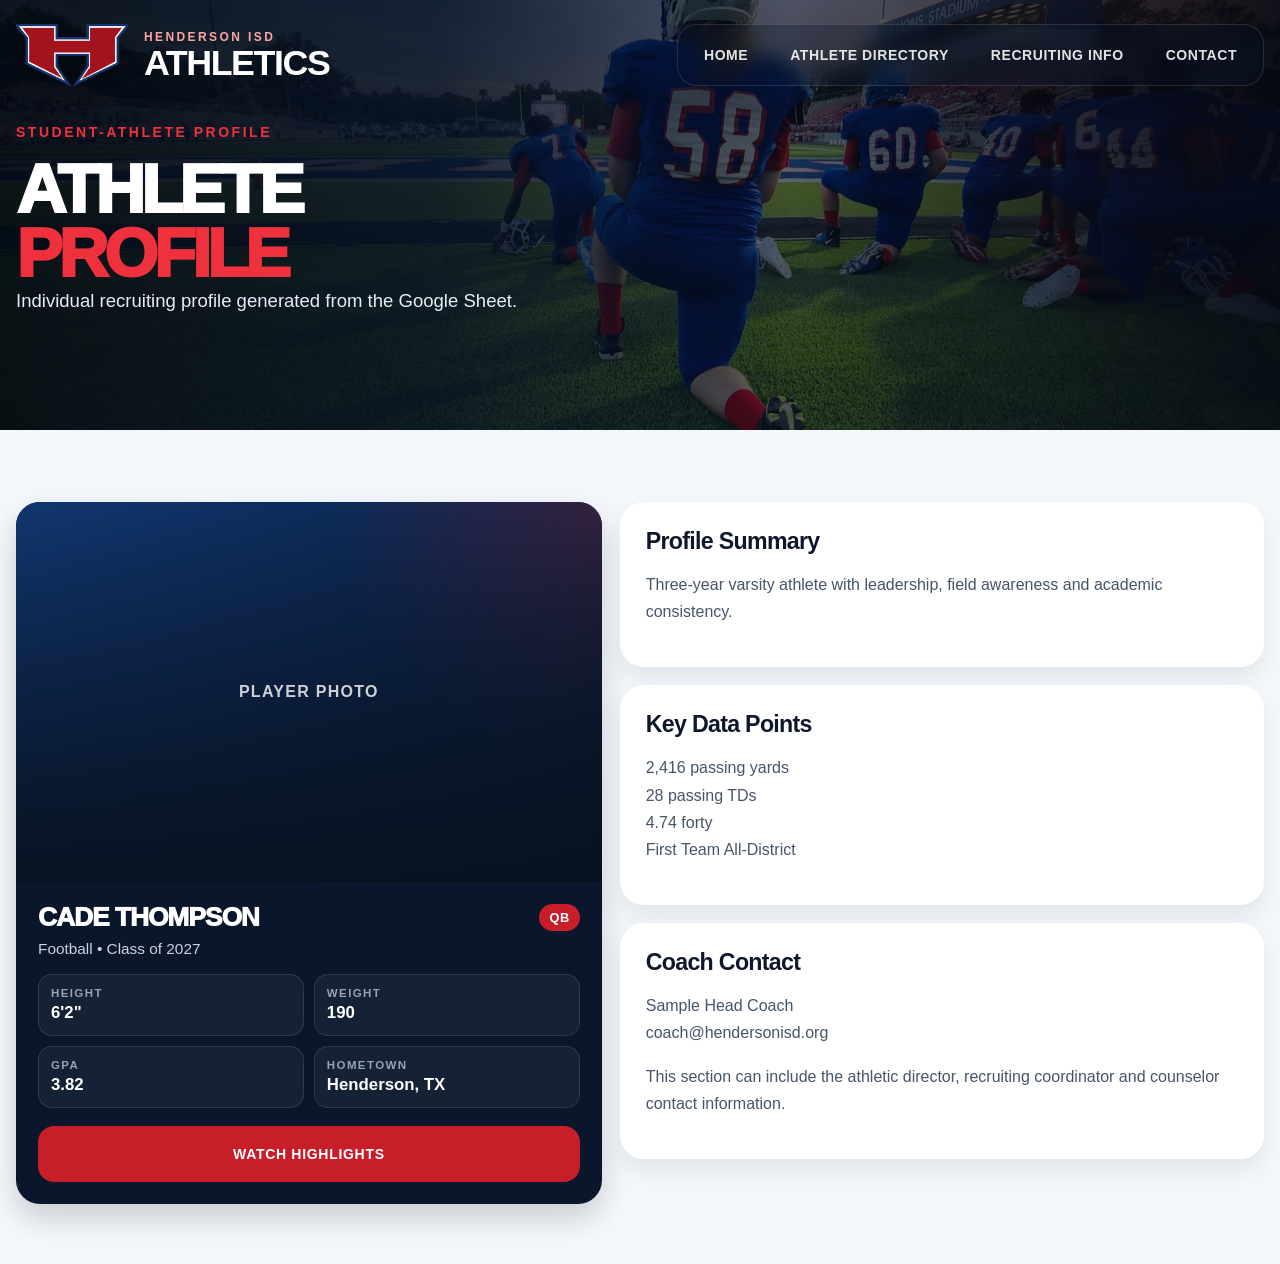
==== athlete.html @ 7739f739 "Add files via upload" ====
<!DOCTYPE html>
<html lang="en">
<head>
  <meta charset="UTF-8" />
  <meta name="viewport" content="width=device-width, initial-scale=1.0" />
  <title>Athlete Profile | Henderson ISD Athletics</title>
  <link rel="stylesheet" href="styles.css" />
  <script defer src="config.js"></script>
  <script defer src="app.js"></script>
</head>
<body data-page="profile">
  <header class="hero compact"><div class="hero-inner wrap">
      <div class="topbar">
        <div class="brand">
          <img src="assets/wicked-h.png" alt="Wicked H logo" />
          <div><p class="brand-kicker">Henderson ISD</p><div class="brand-title">Athletics</div></div>
        </div>
        <nav class="nav" aria-label="Main navigation">
          <a  href="index.html">Home</a>
          <a  href="athletes.html">Athlete Directory</a>
          <a href="index.html#recruiting">Recruiting Info</a>
          <a href="index.html#contact">Contact</a>
        </nav>
      </div>

    <p class="eyebrow">Student-athlete profile</p><h1 class="headline compact-headline">Athlete <span class="accent">Profile</span></h1><p class="lead">Individual recruiting profile generated from the Google Sheet.</p><p data-status style="display:none; margin-top:16px; color:#fecaca; font-weight:700;"></p>
  </div></header>
  <main class="wrap" data-profile><div class="empty-state">Loading athlete profile...</div></main>
</body>
</html>
---- styles.css ----
:root {
  --red: #c81e2a;
  --red-bright: #ef313d;
  --blue: #123b7a;
  --navy: #07162d;
  --white: #ffffff;
  --text: #0f172a;
  --line: rgba(255,255,255,0.12);
  --shadow: 0 20px 50px rgba(0,0,0,0.35);
  --max: 1280px;
}
* { box-sizing: border-box; }
body { margin: 0; font-family: Inter, Arial, Helvetica, sans-serif; color: var(--text); background: #f4f7fb; }
a { color: inherit; text-decoration: none; }
img { max-width: 100%; display: block; }
.wrap { width: min(var(--max), calc(100% - 32px)); margin: 0 auto; }
.hero { position: relative; overflow: hidden; color: white; background: var(--navy); min-height: 780px; }
.hero.compact { min-height: 430px; }
.hero::before {
  content: ""; position: absolute; inset: 0;
  background:
    linear-gradient(90deg, rgba(4,12,26,0.93) 0%, rgba(7,22,45,0.88) 34%, rgba(7,22,45,0.52) 62%, rgba(4,12,26,0.92) 100%),
    radial-gradient(circle at top right, rgba(200,30,42,0.34), transparent 30%),
    url('assets/hero-football.jpg') center center / cover no-repeat;
  filter: brightness(0.78);
}
.hero-inner { position: relative; z-index: 1; padding: 24px 0 42px; }
.topbar { display: flex; justify-content: space-between; align-items: flex-start; gap: 24px; margin-bottom: 38px; }
.brand { display: flex; align-items: center; gap: 16px; }
.brand img { width: 112px; filter: drop-shadow(0 10px 18px rgba(0,0,0,0.35)); }
.brand-kicker { margin: 0; color: #fca5a5; font-weight: 700; text-transform: uppercase; letter-spacing: .2em; font-size: 12px; }
.brand-title { margin: 2px 0 0; font-size: clamp(1.85rem, 2.8vw, 3.05rem); line-height: .95; font-weight: 900; text-transform: uppercase; letter-spacing: -0.04em; }
.nav { display: flex; flex-wrap: wrap; gap: 10px; padding: 10px; border: 1px solid var(--line); background: rgba(5,16,35,0.36); backdrop-filter: blur(10px); border-radius: 20px; box-shadow: var(--shadow); }
.nav a { padding: 12px 16px; border-radius: 14px; font-weight: 700; font-size: 14px; text-transform: uppercase; letter-spacing: .04em; color: rgba(255,255,255,0.88); }
.nav a.active, .nav a:hover { background: rgba(255,255,255,0.97); color: #08111f; }
.hero-grid { display: grid; grid-template-columns: minmax(0, 1.2fr) minmax(340px, 420px); gap: 30px; align-items: start; }
.eyebrow { margin: 0; color: var(--red-bright); font-weight: 800; text-transform: uppercase; letter-spacing: .18em; font-size: 14px; }
.headline { margin: 18px 0 0; font-size: clamp(3rem, 6.4vw, 5.85rem); line-height: .92; letter-spacing: -0.06em; font-weight: 950; text-transform: uppercase; max-width: 760px; }
.headline.compact-headline { font-size: clamp(2.8rem, 5.4vw, 5rem); }
.headline .accent { color: var(--red-bright); display: block; }
.rule { width: 96px; height: 5px; border-radius: 999px; background: var(--red-bright); margin: 22px 0 24px; }
.lead { margin: 0; max-width: 720px; font-size: 1.16rem; line-height: 1.75; color: #e7edf7; }
.hero-actions { display: flex; flex-wrap: wrap; gap: 14px; margin-top: 30px; }
.btn { display: inline-flex; align-items: center; justify-content: center; min-height: 56px; padding: 0 23px; border-radius: 16px; font-weight: 800; font-size: 14px; text-transform: uppercase; letter-spacing: .05em; border: 1px solid transparent; cursor: pointer; }
.btn-primary { background: var(--red); color: white; }
.btn-secondary { background: rgba(255,255,255,0.06); color: white; border-color: rgba(255,255,255,0.28); }
.updates-card { border-radius: 28px; border: 1px solid var(--line); background: rgba(5, 16, 35, 0.72); backdrop-filter: blur(12px); box-shadow: var(--shadow); overflow: hidden; }
.updates-card .inner { padding: 28px; }
.updates-title { margin: 0; font-size: 2rem; text-transform: uppercase; letter-spacing: -0.03em; font-weight: 950; }
.updates-list { display: grid; gap: 14px; margin-top: 18px; }
.update-item { padding: 16px 0; border-top: 1px solid rgba(255,255,255,0.1); }
.update-item:first-child { border-top: 0; padding-top: 0; }
.update-kicker { margin: 0; color: var(--red-bright); font-weight: 900; text-transform: uppercase; font-size: 1.05rem; }
.update-text { margin: 8px 0 0; color: #f5f8fd; line-height: 1.55; font-size: 1rem; }
.update-date { margin: 10px 0 0; color: #94a3b8; font-size: .85rem; text-transform: uppercase; letter-spacing: .12em; }
.pill-grid { display: grid; grid-template-columns: repeat(4, minmax(0,1fr)); gap: 14px; margin-top: 34px; }
.pill { border-radius: 22px; border: 1px solid var(--line); background: rgba(5,16,35,0.58); backdrop-filter: blur(9px); padding: 22px 20px; box-shadow: 0 12px 28px rgba(0,0,0,0.22); }
.pill h3 { margin: 0; font-size: 1.2rem; color: white; text-transform: uppercase; font-weight: 900; }
.pill p { margin: 12px 0 0; color: #d9e2f1; line-height: 1.6; font-size: .96rem; }
main { padding: 46px 0 60px; }
.section-head { display: flex; justify-content: space-between; align-items: end; gap: 20px; margin-bottom: 18px; }
.section-title { margin: 0; font-size: 2.35rem; line-height: 1; font-weight: 950; text-transform: uppercase; letter-spacing: -0.04em; color: #08111f; }
.section-copy { margin: 8px 0 0; color: #475569; max-width: 760px; line-height: 1.7; }
.section-link { color: var(--red); font-weight: 800; text-transform: uppercase; letter-spacing: .05em; font-size: .92rem; white-space: nowrap; }
.program-grid, .profile-grid { display: grid; gap: 18px; }
.program-grid { grid-template-columns: repeat(4, minmax(0,1fr)); }
.profile-grid { grid-template-columns: repeat(3, minmax(0,1fr)); }
.program-card, .profile-card { background: #09162b; color: white; border-radius: 24px; overflow: hidden; box-shadow: 0 14px 30px rgba(8,17,31,0.18); }
.program-image { aspect-ratio: 16 / 10; background: linear-gradient(180deg, rgba(7,22,45,0.15), rgba(7,22,45,0.85)), radial-gradient(circle at top right, rgba(200,30,42,0.25), transparent 35%), url('assets/hero-football.jpg') center center / cover no-repeat; }
.program-card:nth-child(2) .program-image { background: linear-gradient(120deg, #1e293b, #0f172a); }
.program-card:nth-child(3) .program-image { background: linear-gradient(120deg, #111827, #1e3a8a); }
.program-card:nth-child(4) .program-image { background: linear-gradient(120deg, #0f172a, #1d4ed8); }
.program-body { padding: 20px 20px 22px; }
.program-body h3 { margin: 0; font-size: 1.75rem; font-weight: 900; text-transform: uppercase; letter-spacing: -0.03em; }
.program-body p { margin: 12px 0 0; color: #d9e2f1; line-height: 1.6; }
.program-link { display: inline-block; margin-top: 18px; color: var(--red-bright); font-weight: 800; text-transform: uppercase; letter-spacing: .05em; font-size: .92rem; }
.profile-photo { height: 245px; background: linear-gradient(180deg, rgba(8,17,31,0.1), rgba(8,17,31,0.95)), radial-gradient(circle at top right, rgba(200,30,42,0.24), transparent 38%), linear-gradient(135deg, #123b7a, #07162d); display: flex; align-items: center; justify-content: center; color: rgba(255,255,255,0.8); font-weight: 900; text-transform: uppercase; letter-spacing: .08em; overflow: hidden; }
.profile-photo img { width: 100%; height: 100%; object-fit: cover; }
.profile-body { padding: 22px; }
.profile-topline { display: flex; justify-content: space-between; align-items: start; gap: 12px; }
.profile-body h3 { margin: 0; font-size: 1.65rem; line-height: 1; font-weight: 950; text-transform: uppercase; letter-spacing: -0.04em; }
.badge { display: inline-flex; padding: 6px 10px; border-radius: 999px; background: var(--red); color: white; font-weight: 800; font-size: .8rem; text-transform: uppercase; letter-spacing: .04em; white-space: nowrap; }
.meta { margin: 10px 0 0; color: #cbd5e1; font-size: .96rem; }
.profile-stats { display: grid; grid-template-columns: repeat(2, 1fr); gap: 10px; margin-top: 16px; }
.stat { border: 1px solid rgba(255,255,255,0.1); background: rgba(255,255,255,0.05); border-radius: 14px; padding: 12px; }
.stat span { display: block; color: #94a3b8; font-size: .72rem; text-transform: uppercase; letter-spacing: .12em; font-weight: 800; }
.stat strong { display: block; margin-top: 4px; color: white; font-size: 1.05rem; }
.profile-note { color: #e2e8f0; line-height: 1.55; margin: 16px 0 0; font-size: .95rem; }
.filters { display: flex; flex-wrap: wrap; gap: 10px; margin: 0 0 24px; align-items: center; }
.filters input, .filters select { min-height: 46px; border: 1px solid #cbd5e1; border-radius: 14px; padding: 0 14px; font-size: 15px; background: white; }
.filters input { flex: 1 1 260px; }
.filters select { flex: 0 0 180px; }
.info-grid { display: grid; grid-template-columns: 1fr 1.1fr; gap: 18px; margin-top: 26px; }
.box, .empty-state { background: white; border-radius: 24px; box-shadow: 0 12px 26px rgba(15, 23, 42, 0.08); padding: 26px; }
.box h3 { margin: 0; font-size: 1.45rem; font-weight: 900; letter-spacing: -0.03em; }
.box p, .empty-state { color: #475569; line-height: 1.7; }
.footer { margin-top: 44px; padding: 28px 0 10px; color: #64748b; font-size: .95rem; text-align: center; }
@media (max-width: 1100px) { .hero-grid, .info-grid { grid-template-columns: 1fr; } .program-grid, .profile-grid, .pill-grid { grid-template-columns: repeat(2, minmax(0,1fr)); } .topbar { flex-direction: column; align-items: stretch; } }
@media (max-width: 720px) { .hero { min-height: auto; } .wrap { width: min(var(--max), calc(100% - 22px)); } .hero-inner { padding-top: 20px; } .brand img { width: 86px; } .headline { font-size: clamp(2.45rem, 13vw, 4.4rem); } .lead { font-size: 1.02rem; } .program-grid, .profile-grid, .pill-grid { grid-template-columns: 1fr; } .section-head { align-items: start; flex-direction: column; } .btn { width: 100%; } }
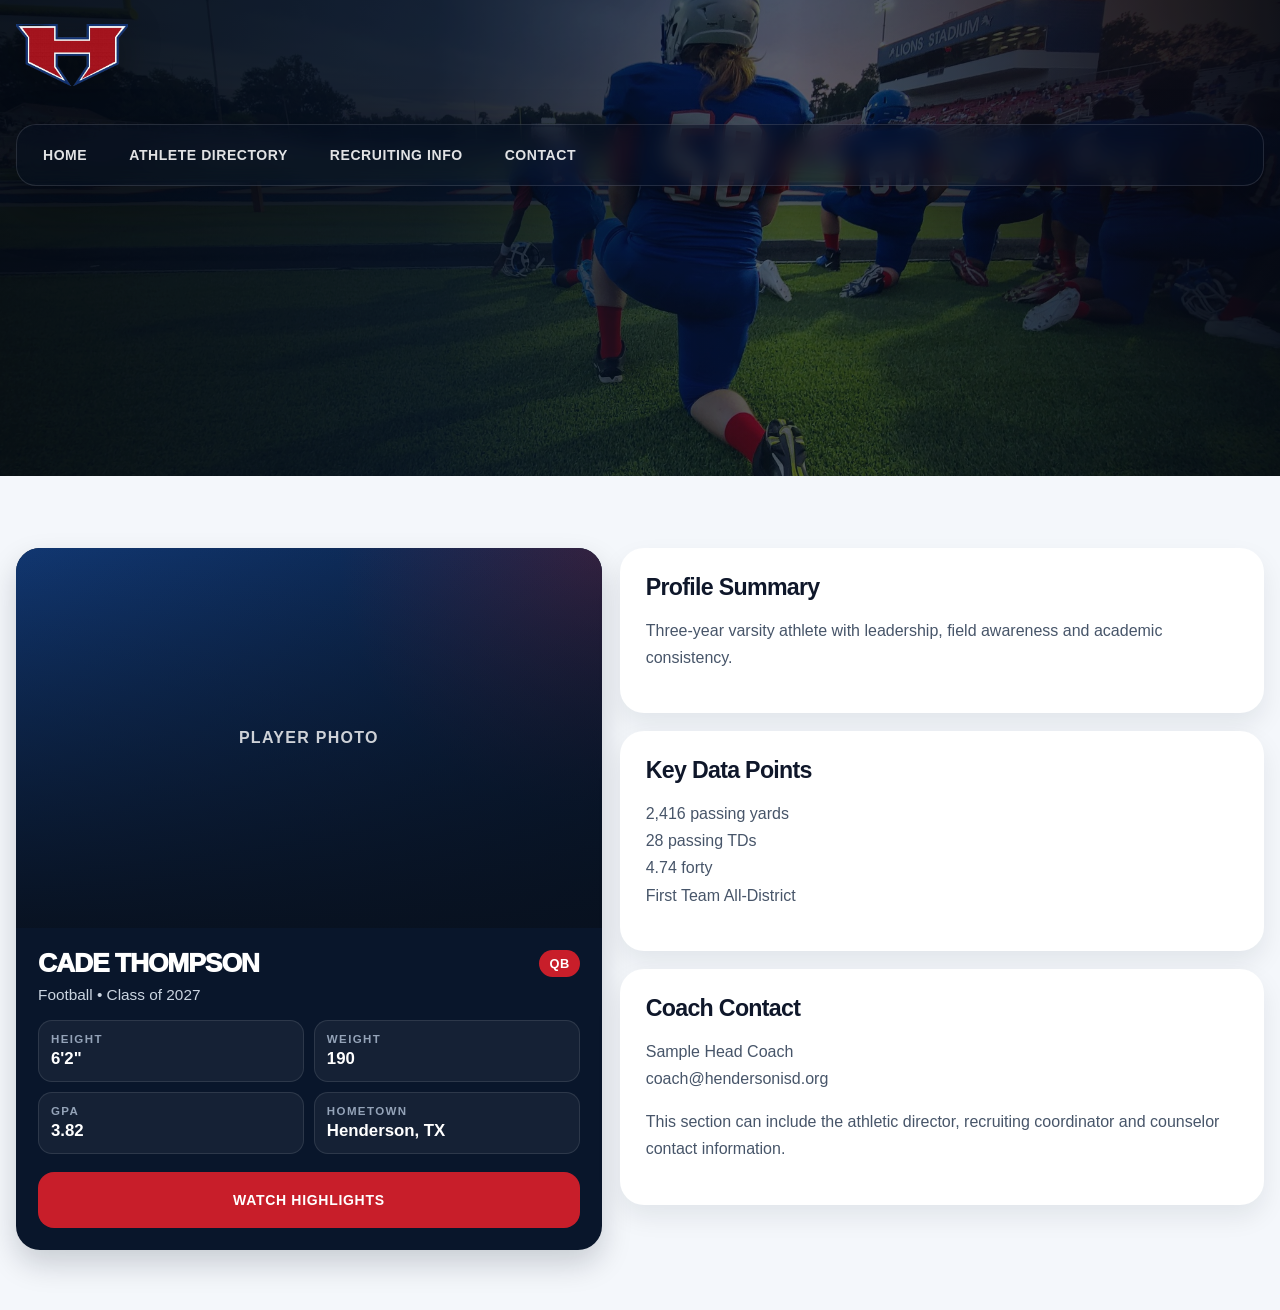
==== commit 7e52b40c: "Update athlete.html" ====
--- a/athlete.html
+++ b/athlete.html
@@ -13,7 +13,7 @@
       <div class="topbar">
         <div class="brand">
           <img src="assets/wicked-h.png" alt="Wicked H logo" />
-          <div><p class="brand-kicker">Henderson ISD</p><div class="brand-title">Athletics</div></div>
+          </div>
         </div>
         <nav class="nav" aria-label="Main navigation">
           <a  href="index.html">Home</a>
@@ -27,4 +27,4 @@
   </div></header>
   <main class="wrap" data-profile><div class="empty-state">Loading athlete profile...</div></main>
 </body>
-</html>+</html>
--- a/styles.css
+++ b/styles.css
@@ -15,7 +15,7 @@
 a { color: inherit; text-decoration: none; }
 img { max-width: 100%; display: block; }
 .wrap { width: min(var(--max), calc(100% - 32px)); margin: 0 auto; }
-.hero { position: relative; overflow: hidden; color: white; background: var(--navy); min-height: 780px; }
+.hero { position: relative; overflow: hidden; color: white; background: var(--navy); min-height: 700px; }
 .hero.compact { min-height: 430px; }
 .hero::before {
   content: ""; position: absolute; inset: 0;
@@ -34,11 +34,25 @@
 .nav { display: flex; flex-wrap: wrap; gap: 10px; padding: 10px; border: 1px solid var(--line); background: rgba(5,16,35,0.36); backdrop-filter: blur(10px); border-radius: 20px; box-shadow: var(--shadow); }
 .nav a { padding: 12px 16px; border-radius: 14px; font-weight: 700; font-size: 14px; text-transform: uppercase; letter-spacing: .04em; color: rgba(255,255,255,0.88); }
 .nav a.active, .nav a:hover { background: rgba(255,255,255,0.97); color: #08111f; }
-.hero-grid { display: grid; grid-template-columns: minmax(0, 1.2fr) minmax(340px, 420px); gap: 30px; align-items: start; }
+.hero-grid {
+  display: grid;
+  grid-template-columns: minmax(0, 1.45fr) minmax(310px, 380px);
+  gap: 30px;
+  align-items: start;
+}
 .eyebrow { margin: 0; color: var(--red-bright); font-weight: 800; text-transform: uppercase; letter-spacing: .18em; font-size: 14px; }
-.headline { margin: 18px 0 0; font-size: clamp(3rem, 6.4vw, 5.85rem); line-height: .92; letter-spacing: -0.06em; font-weight: 950; text-transform: uppercase; max-width: 760px; }
+.headline {
+  margin: 18px 0 0;
+  font-size: clamp(2.25rem, 4.45vw, 4.25rem);
+  line-height: .95;
+  letter-spacing: -0.055em;
+  font-weight: 950;
+  text-transform: uppercase;
+  max-width: 780px;
+}
 .headline.compact-headline { font-size: clamp(2.8rem, 5.4vw, 5rem); }
 .headline .accent { color: var(--red-bright); display: block; }
+.nowrap { white-space: nowrap; }
 .rule { width: 96px; height: 5px; border-radius: 999px; background: var(--red-bright); margin: 22px 0 24px; }
 .lead { margin: 0; max-width: 720px; font-size: 1.16rem; line-height: 1.75; color: #e7edf7; }
 .hero-actions { display: flex; flex-wrap: wrap; gap: 14px; margin-top: 30px; }
@@ -47,7 +61,7 @@
 .btn-secondary { background: rgba(255,255,255,0.06); color: white; border-color: rgba(255,255,255,0.28); }
 .updates-card { border-radius: 28px; border: 1px solid var(--line); background: rgba(5, 16, 35, 0.72); backdrop-filter: blur(12px); box-shadow: var(--shadow); overflow: hidden; }
 .updates-card .inner { padding: 28px; }
-.updates-title { margin: 0; font-size: 2rem; text-transform: uppercase; letter-spacing: -0.03em; font-weight: 950; }
+.updates-title { margin: 0; font-size: 1.65rem; text-transform: uppercase; letter-spacing: -0.03em; font-weight: 950; }
 .updates-list { display: grid; gap: 14px; margin-top: 18px; }
 .update-item { padding: 16px 0; border-top: 1px solid rgba(255,255,255,0.1); }
 .update-item:first-child { border-top: 0; padding-top: 0; }
@@ -76,7 +90,7 @@
 .program-body p { margin: 12px 0 0; color: #d9e2f1; line-height: 1.6; }
 .program-link { display: inline-block; margin-top: 18px; color: var(--red-bright); font-weight: 800; text-transform: uppercase; letter-spacing: .05em; font-size: .92rem; }
 .profile-photo { height: 245px; background: linear-gradient(180deg, rgba(8,17,31,0.1), rgba(8,17,31,0.95)), radial-gradient(circle at top right, rgba(200,30,42,0.24), transparent 38%), linear-gradient(135deg, #123b7a, #07162d); display: flex; align-items: center; justify-content: center; color: rgba(255,255,255,0.8); font-weight: 900; text-transform: uppercase; letter-spacing: .08em; overflow: hidden; }
-.profile-photo img { width: 100%; height: 100%; object-fit: cover; }
+.profile-photo img { width: 100%; height: 100%; object-fit: cover; object-position: 50% 20%; }
 .profile-body { padding: 22px; }
 .profile-topline { display: flex; justify-content: space-between; align-items: start; gap: 12px; }
 .profile-body h3 { margin: 0; font-size: 1.65rem; line-height: 1; font-weight: 950; text-transform: uppercase; letter-spacing: -0.04em; }
@@ -96,5 +110,135 @@
 .box h3 { margin: 0; font-size: 1.45rem; font-weight: 900; letter-spacing: -0.03em; }
 .box p, .empty-state { color: #475569; line-height: 1.7; }
 .footer { margin-top: 44px; padding: 28px 0 10px; color: #64748b; font-size: .95rem; text-align: center; }
+
+.facebook-shell {
+  background: white;
+  border-radius: 24px;
+  box-shadow: 0 12px 26px rgba(15, 23, 42, 0.08);
+  padding: 18px;
+  overflow: hidden;
+}
+
+.facebook-frame {
+  display: flex;
+  justify-content: center;
+  overflow: hidden;
+  border-radius: 18px;
+  background:
+    radial-gradient(circle at top right, rgba(200,30,42,0.20), transparent 36%),
+    linear-gradient(135deg, #07162d, #123b7a);
+  padding: 16px;
+}
+
+.program-card,
+.profile-card,
+.box,
+.facebook-shell {
+  transition: transform .2s ease, box-shadow .2s ease;
+}
+
+.program-card:hover,
+.profile-card:hover,
+.box:hover,
+.facebook-shell:hover {
+  transform: translateY(-4px);
+  box-shadow: 0 20px 42px rgba(8,17,31,0.24);
+}
+
+.program-link {
+  transition: color .2s ease, letter-spacing .2s ease;
+}
+
+.program-card:hover .program-link,
+.profile-card:hover .program-link {
+  color: #ffffff;
+  letter-spacing: .08em;
+}
+
+
+.announcement-card .announcement-label {
+  margin: 0 0 10px;
+  color: #fca5a5;
+  font-size: .78rem;
+  font-weight: 900;
+  letter-spacing: .16em;
+  text-transform: uppercase;
+}
+
+.announcement-hero-title {
+  margin: 0;
+  font-size: 2rem;
+  text-transform: uppercase;
+  letter-spacing: -0.03em;
+  font-weight: 950;
+  color: white;
+}
+
+.announcement-hero-date {
+  margin: 8px 0 0;
+  color: #94a3b8;
+  font-size: .82rem;
+  font-weight: 800;
+  text-transform: uppercase;
+  letter-spacing: .12em;
+}
+
+.announcement-hero-text {
+  margin: 14px 0 0;
+  color: #f5f8fd;
+  line-height: 1.62;
+  font-size: 1rem;
+}
+
+.announcement-list {
+  display: grid;
+  gap: 16px;
+}
+
+.announcement-item {
+  background: white;
+  border-radius: 24px;
+  box-shadow: 0 12px 26px rgba(15, 23, 42, 0.08);
+  padding: 24px;
+  border-left: 6px solid var(--red);
+  transition: transform .2s ease, box-shadow .2s ease;
+}
+
+.announcement-item:hover {
+  transform: translateY(-4px);
+  box-shadow: 0 20px 42px rgba(8,17,31,0.24);
+}
+
+.announcement-item h3 {
+  margin: 0;
+  font-size: 1.35rem;
+  font-weight: 950;
+  letter-spacing: -0.03em;
+  color: #08111f;
+}
+
+.announcement-date {
+  margin: 8px 0 0;
+  color: var(--red);
+  font-size: .82rem;
+  font-weight: 900;
+  text-transform: uppercase;
+  letter-spacing: .12em;
+}
+
+.announcement-item p {
+  margin: 12px 0 0;
+  color: #475569;
+  line-height: 1.7;
+}
+
 @media (max-width: 1100px) { .hero-grid, .info-grid { grid-template-columns: 1fr; } .program-grid, .profile-grid, .pill-grid { grid-template-columns: repeat(2, minmax(0,1fr)); } .topbar { flex-direction: column; align-items: stretch; } }
-@media (max-width: 720px) { .hero { min-height: auto; } .wrap { width: min(var(--max), calc(100% - 22px)); } .hero-inner { padding-top: 20px; } .brand img { width: 86px; } .headline { font-size: clamp(2.45rem, 13vw, 4.4rem); } .lead { font-size: 1.02rem; } .program-grid, .profile-grid, .pill-grid { grid-template-columns: 1fr; } .section-head { align-items: start; flex-direction: column; } .btn { width: 100%; } }
+@media (max-width: 720px) { .hero { position: relative; overflow: hidden; color: white; background: var(--navy); min-height: 700px; } .wrap { width: min(var(--max), calc(100% - 22px)); } .hero-inner { padding-top: 20px; } .brand img { width: 86px; } .headline {
+  margin: 18px 0 0;
+  font-size: clamp(2.25rem, 4.45vw, 4.25rem);
+  line-height: .95;
+  letter-spacing: -0.055em;
+  font-weight: 950;
+  text-transform: uppercase;
+  max-width: 780px;
+} .lead { font-size: 1.02rem; } .program-grid, .profile-grid, .pill-grid { grid-template-columns: 1fr; } .section-head { align-items: start; flex-direction: column; } .btn { width: 100%; } }
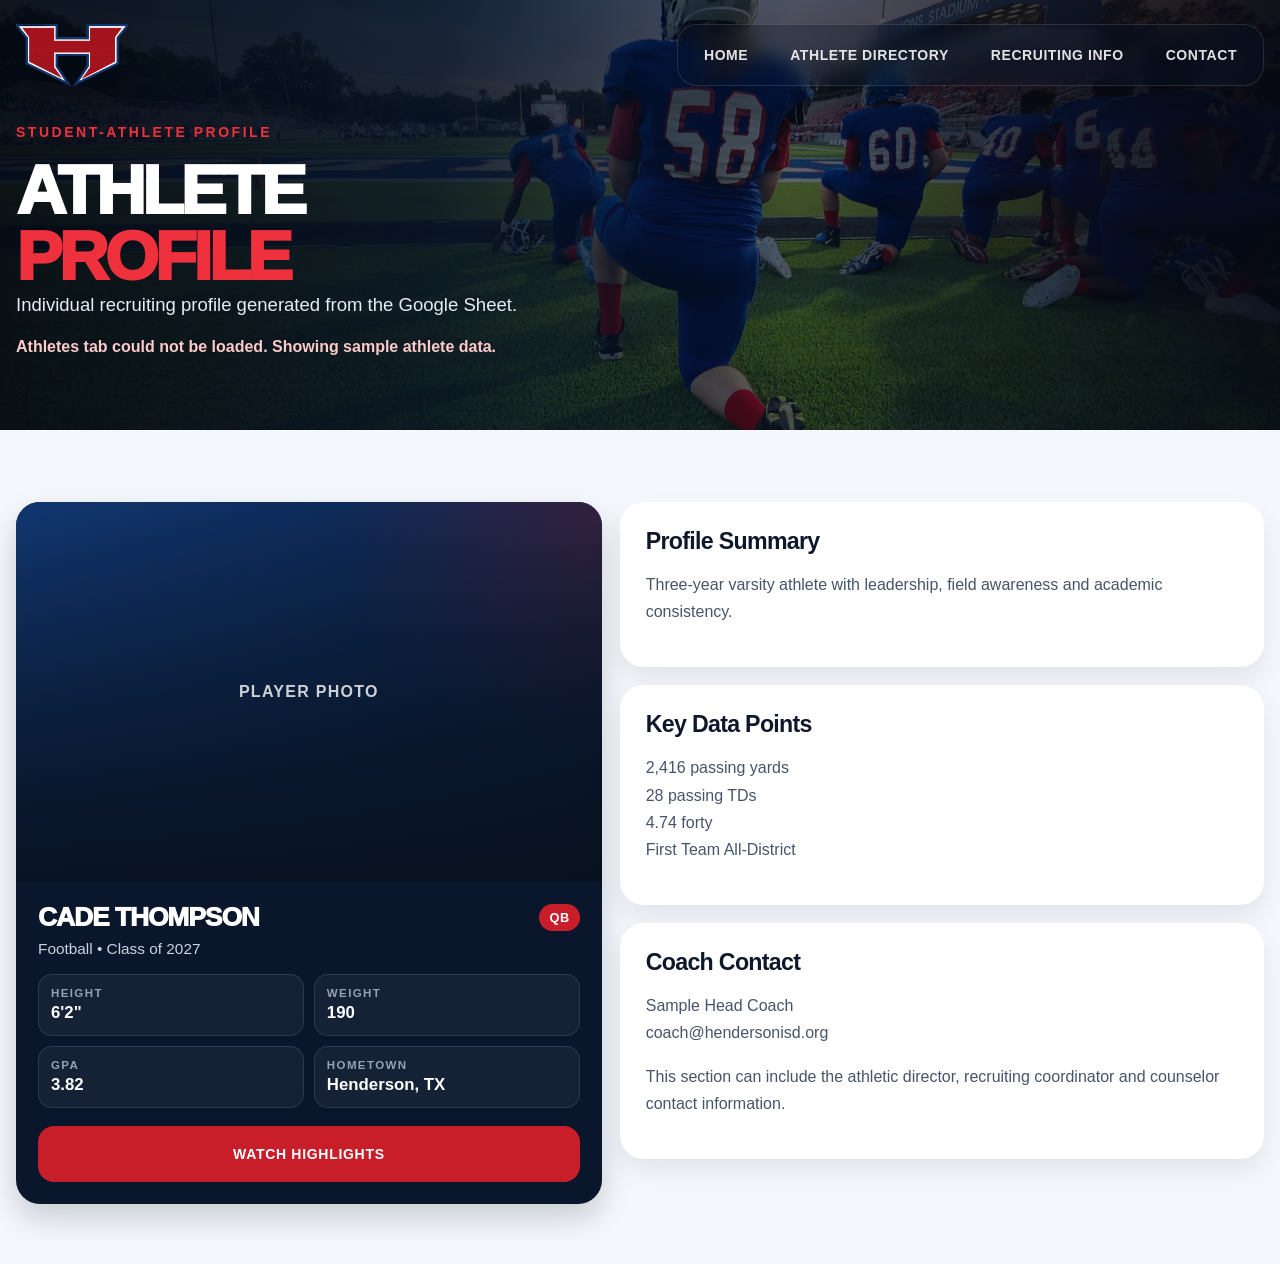
==== commit 53d2df21: "Update athlete.html" ====
--- a/athlete.html
+++ b/athlete.html
@@ -13,7 +13,7 @@
       <div class="topbar">
         <div class="brand">
           <img src="assets/wicked-h.png" alt="Wicked H logo" />
-          </div>
+        
         </div>
         <nav class="nav" aria-label="Main navigation">
           <a  href="index.html">Home</a>
